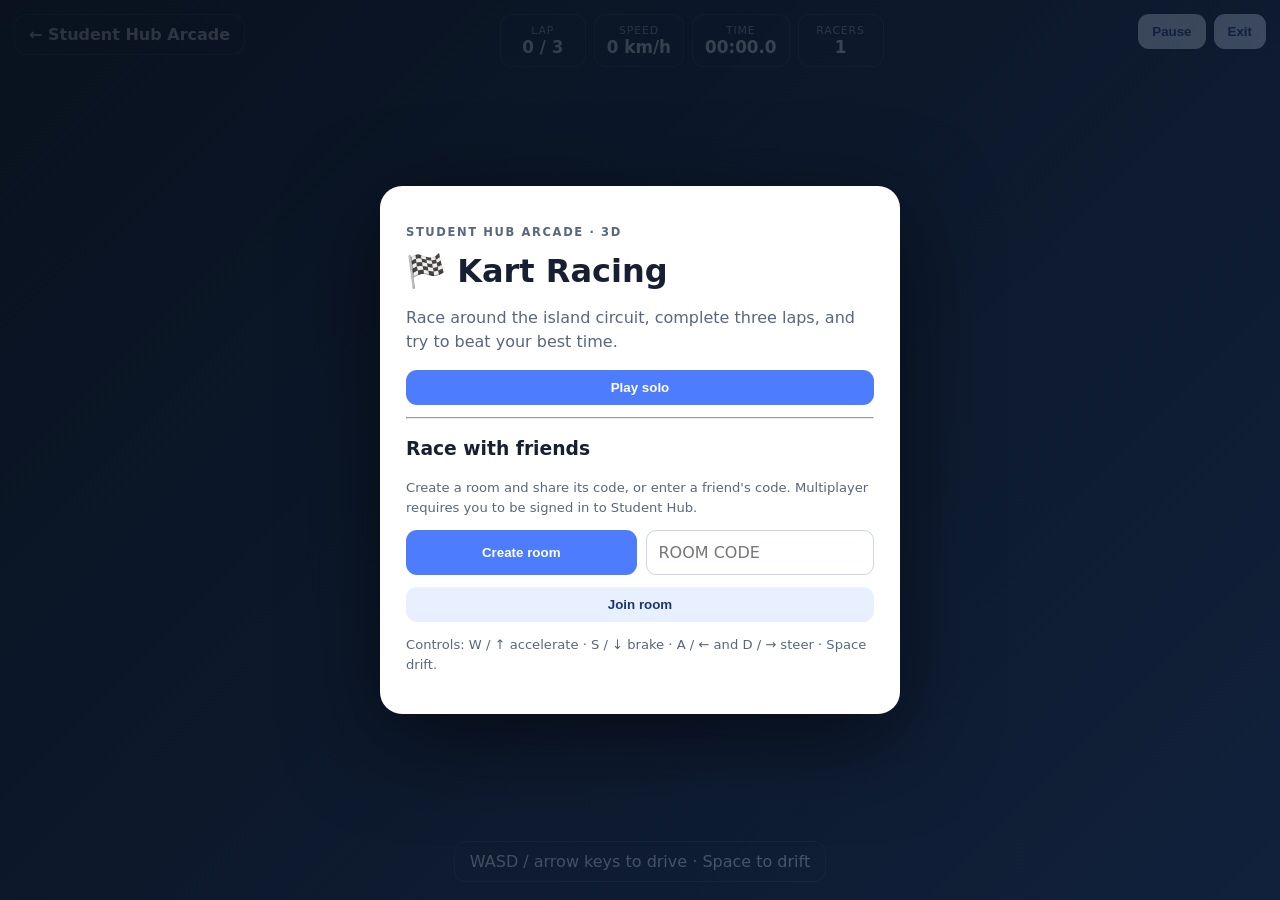
==== kart-racing.html @ 2c7b026d "Polish kart lap display and steering" ====
<!doctype html>
<html lang="en">
<head>
  <meta charset="UTF-8">
  <meta name="viewport" content="width=device-width,initial-scale=1">
  <meta name="theme-color" content="#14213d">
  <title>Kart Racing | Student Hub Arcade</title>
  <style>
    *{box-sizing:border-box}html,body{margin:0;width:100%;height:100%;overflow:hidden;font-family:Inter,system-ui,Arial,sans-serif;background:#101827;color:#fff}
    #game{position:fixed;inset:0}canvas{display:block;width:100%;height:100%}
    .top{position:fixed;z-index:3;top:14px;left:14px;right:14px;display:flex;justify-content:space-between;align-items:flex-start;gap:12px;pointer-events:none}
    .brand,.hud,.actions{pointer-events:auto}.brand{padding:10px 14px;background:#101827d9;border:1px solid #ffffff24;border-radius:13px;text-decoration:none;color:#fff;font-weight:850}
    .hud{display:flex;gap:8px;flex-wrap:wrap;justify-content:center}.stat{min-width:86px;padding:9px 12px;text-align:center;background:#101827df;border:1px solid #ffffff24;border-radius:12px}.stat small{display:block;color:#aab8ce;font-size:.68rem;text-transform:uppercase;letter-spacing:.08em}.stat strong{font-size:1.05rem;font-variant-numeric:tabular-nums}
    .actions{display:flex;gap:8px}.btn{border:0;border-radius:11px;padding:10px 14px;background:#e8efff;color:#19376f;font-weight:800;cursor:pointer}.btn.primary{background:#4d7cff;color:white}.btn:disabled{opacity:.5;cursor:not-allowed}
    .panel{position:fixed;z-index:5;inset:0;display:grid;place-items:center;padding:18px;background:linear-gradient(135deg,#08111ddd,#122443bb)}.dialog{width:min(520px,100%);max-height:90vh;overflow:auto;padding:26px;background:#fff;color:#172033;border-radius:22px;box-shadow:0 24px 90px #0008}.dialog h1{margin:4px 0 8px;font-size:2rem}.dialog p{color:#58677e;line-height:1.5}.eyebrow{font-size:.72rem;font-weight:900;letter-spacing:.14em;color:#4268d9}.row{display:flex;gap:9px;flex-wrap:wrap;margin:12px 0}.row>*{flex:1}.field{width:100%;padding:12px;border:1px solid #cbd5e1;border-radius:10px;font:inherit}.note{font-size:.82rem;color:#64748b}.hidden{display:none!important}
    #message{position:fixed;z-index:4;bottom:18px;left:50%;transform:translateX(-50%);padding:10px 15px;background:#101827df;border:1px solid #ffffff26;border-radius:12px;color:#fff;text-align:center;max-width:90vw}
    #countdown{position:fixed;z-index:4;inset:0;display:grid;place-items:center;font-size:clamp(5rem,18vw,11rem);font-weight:1000;text-shadow:0 8px 35px #0009;pointer-events:none}
    .controls{position:fixed;z-index:3;bottom:18px;left:18px;right:18px;display:none;justify-content:space-between;pointer-events:none}.control-group{display:flex;gap:10px}.touch{width:62px;height:62px;border:1px solid #ffffff55;border-radius:18px;background:#101827b8;color:white;font-size:1.35rem;font-weight:900;pointer-events:auto;touch-action:none}
    @media(max-width:720px){.top{flex-wrap:wrap}.brand{font-size:.85rem}.hud{order:3;width:100%}.stat{flex:1;min-width:0;padding:7px}.actions .btn{padding:9px;font-size:.8rem}.controls{display:flex}.dialog{padding:21px}}
  </style>
</head>
<body>
  <div id="game"></div>
  <div class="top">
    <a class="brand" href="index.html#arcade">← Student Hub Arcade</a>
    <div class="hud">
      <div class="stat"><small>Lap</small><strong id="lap">0 / 3</strong></div>
      <div class="stat"><small>Speed</small><strong id="speed">0 km/h</strong></div>
      <div class="stat"><small>Time</small><strong id="time">00:00.0</strong></div>
      <div class="stat"><small>Racers</small><strong id="racers">1</strong></div>
    </div>
    <div class="actions"><button class="btn" id="pauseBtn">Pause</button><button class="btn" id="exitBtn">Exit</button></div>
  </div>
  <div id="countdown" class="hidden"></div>
  <div class="controls">
    <div class="control-group"><button class="touch" data-key="ArrowLeft">◀</button><button class="touch" data-key="ArrowRight">▶</button></div>
    <div class="control-group"><button class="touch" data-key="ArrowDown">▼</button><button class="touch" data-key="ArrowUp">▲</button></div>
  </div>
  <div id="message">WASD / arrow keys to drive · Space to drift</div>

  <section class="panel" id="menu">
    <div class="dialog">
      <p class="eyebrow">STUDENT HUB ARCADE · 3D</p>
      <h1>🏁 Kart Racing</h1>
      <p>Race around the island circuit, complete three laps, and try to beat your best time.</p>
      <div class="row"><button class="btn primary" id="soloBtn">Play solo</button></div>
      <hr>
      <h3>Race with friends</h3>
      <p class="note">Create a room and share its code, or enter a friend's code. Multiplayer requires you to be signed in to Student Hub.</p>
      <div class="row"><button class="btn primary" id="createRoomBtn">Create room</button><input class="field" id="roomInput" maxlength="6" placeholder="ROOM CODE" aria-label="Room code"></div>
      <div class="row"><button class="btn" id="joinRoomBtn">Join room</button></div>
      <p class="note" id="roomStatus" aria-live="polite"></p>
      <p class="note">Controls: W / ↑ accelerate · S / ↓ brake · A / ← and D / → steer · Space drift.</p>
    </div>
  </section>
  <section class="panel hidden" id="lobby">
    <div class="dialog">
      <p class="eyebrow">MULTIPLAYER ROOM</p>
      <h1>Room <span id="roomLabel"></span></h1>
      <p>Share this code with friends so they can join your race.</p>
      <div class="row"><button class="btn" id="copyCodeBtn">Copy room code</button><button class="btn" id="leaveRoomBtn">Leave room</button></div>
      <h3>Racers in room</h3>
      <div id="playerList"></div>
      <p class="note" id="lobbyStatus">Waiting for racers…</p>
      <div class="row"><button class="btn primary" id="startRaceBtn">Start race</button></div>
    </div>
  </section>
  <section class="panel hidden" id="finish">
    <div class="dialog">
      <p class="eyebrow">RACE COMPLETE</p><h1>🏆 Finished!</h1>
      <p id="finishTime"></p>
      <div class="row"><button class="btn primary" id="againBtn">Race again</button><button class="btn" id="finishExitBtn">Back to arcade</button></div>
    </div>
  </section>
  <section class="panel hidden" id="pausePanel">
    <div class="dialog"><p class="eyebrow">RACE PAUSED</p><h1>Take a breather.</h1><div class="row"><button class="btn primary" id="resumeBtn">Resume</button><button class="btn" id="pauseExitBtn">Exit race</button></div></div>
  </section>
<script type="module">
import * as THREE from "https://esm.sh/three@0.170.0";
import { createClient } from "https://esm.sh/@supabase/supabase-js@2";

const SUPABASE_URL = "https://hftxvwrhinrqnuqdxzcs.supabase.co";
const SUPABASE_ANON_KEY = "sb_publishable_-JzmuC2v2YDdeZaeNS4OjQ_BGiKMNLl";
const supabase = createClient(SUPABASE_URL, SUPABASE_ANON_KEY);
const $ = id => document.getElementById(id);
let currentUser = null;
let playerName = "Guest Racer";
let channel = null;
let roomCode = "";
let isRoomHost = false;
let raceRunning = false;
let paused = false;
let raceStartAt = 0;
let raceStartedAt = 0;
let elapsed = 0;
let lap = 0;
let previousTrackT = 0;
let finished = false;
let lastBroadcast = 0;
const keys = new Set();
const remotePlayers = new Map();
const maxLaps = 3;
const trackSamples = 360;
const roadHalfWidth = 8;
const trackPoints = [];
const scene = new THREE.Scene();
scene.background = new THREE.Color(0x91d7f2);
scene.fog = new THREE.Fog(0x91d7f2, 100, 230);
const camera = new THREE.PerspectiveCamera(65, innerWidth / innerHeight, 0.1, 500);
const renderer = new THREE.WebGLRenderer({antialias:true});
renderer.setPixelRatio(Math.min(devicePixelRatio, 1.8));
renderer.setSize(innerWidth, innerHeight);
renderer.shadowMap.enabled = true;
renderer.shadowMap.type = THREE.PCFSoftShadowMap;
renderer.outputColorSpace = THREE.SRGBColorSpace;
$("game").appendChild(renderer.domElement);
scene.add(new THREE.HemisphereLight(0xdff5ff,0x66804b,2.0));
const sun = new THREE.DirectionalLight(0xffffff,2.2);
sun.position.set(-45,85,35);sun.castShadow=true;sun.shadow.mapSize.set(2048,2048);scene.add(sun);

const mat = (color, roughness=.85) => new THREE.MeshStandardMaterial({color,roughness});
const grassMat=mat(0x4d9b55), roadMat=mat(0x343b49), curbMat=mat(0xf3f3f3), redMat=mat(0xe34c48), whiteMat=mat(0xffffff), treeMat=mat(0x247044), trunkMat=mat(0x805334);
const ground=new THREE.Mesh(new THREE.PlaneGeometry(360,360),grassMat);ground.rotation.x=-Math.PI/2;ground.position.y=-.12;ground.receiveShadow=true;scene.add(ground);

function centerAt(t){return new THREE.Vector3(48*Math.cos(t),0,31*Math.sin(t));}
function tangentAt(t){return new THREE.Vector3(-48*Math.sin(t),0,31*Math.cos(t)).normalize();}
function sideAt(t){const d=tangentAt(t);return new THREE.Vector3(d.z,0,-d.x).normalize();}
for(let i=0;i<trackSamples;i++)trackPoints.push(centerAt(i/trackSamples*Math.PI*2));
const roadVertices=[],roadIndices=[];
for(let i=0;i<=trackSamples;i++){
  const t=i/trackSamples*Math.PI*2,p=centerAt(t),s=sideAt(t);
  roadVertices.push(p.x+s.x*roadHalfWidth,.02,p.z+s.z*roadHalfWidth,p.x-s.x*roadHalfWidth,.02,p.z-s.z*roadHalfWidth);
  if(i<trackSamples){const a=i*2,b=a+1,c=a+2,d=a+3;roadIndices.push(a,b,c,b,d,c);}
}
const roadGeo=new THREE.BufferGeometry();roadGeo.setAttribute("position",new THREE.Float32BufferAttribute(roadVertices,3));roadGeo.setIndex(roadIndices);roadGeo.computeVertexNormals();
const road=new THREE.Mesh(roadGeo,roadMat);road.receiveShadow=true;scene.add(road);
function makeRail(sign,color){
  const pts=[];for(let i=0;i<=trackSamples;i++){const t=i/trackSamples*Math.PI*2,p=centerAt(t),s=sideAt(t);pts.push(new THREE.Vector3(p.x+s.x*(roadHalfWidth+.55)*sign, .65,p.z+s.z*(roadHalfWidth+.55)*sign));}
  const curve=new THREE.CatmullRomCurve3(pts,true);const rail=new THREE.Mesh(new THREE.TubeGeometry(curve,trackSamples,0.42,8,true),mat(color));rail.castShadow=true;scene.add(rail);
}
makeRail(1,0xf4f5f7);makeRail(-1,0xf4f5f7);
for(let i=0;i<trackSamples;i+=12){
  const t=i/trackSamples*Math.PI*2,p=centerAt(t),s=sideAt(t);
  const marker=new THREE.Mesh(new THREE.BoxGeometry(.22,.04,2.1),whiteMat);marker.position.set(p.x,.08,p.z);marker.rotation.y=Math.atan2(tangentAt(t).x,tangentAt(t).z);scene.add(marker);
  for(const sign of [-1,1]){
    const curb=new THREE.Mesh(new THREE.BoxGeometry(2.1,.14,.9),i%24===0?redMat:whiteMat);
    curb.position.set(p.x+s.x*roadHalfWidth*.91,.12,p.z+s.z*roadHalfWidth*.91);curb.rotation.y=Math.atan2(tangentAt(t).x,tangentAt(t).z);scene.add(curb);
  }
}
const startT=0;
for(let i=0;i<10;i++){
  const t=i/10*.32*Math.PI/2,p=centerAt(t),s=sideAt(t);
  const tree=new THREE.Group();
  const trunk=new THREE.Mesh(new THREE.CylinderGeometry(.35,.5,2.4,7),trunkMat);trunk.position.y=1.2;trunk.castShadow=true;tree.add(trunk);
  const crown=new THREE.Mesh(new THREE.ConeGeometry(2.2,5,7),treeMat);crown.position.y=4; crown.castShadow=true;tree.add(crown);
  tree.position.set(p.x+s.x*17,0,p.z+s.z*17);scene.add(tree);
}
for(let i=0;i<36;i++){
  const t=i/36*Math.PI*2,p=centerAt(t),s=sideAt(t),sign=i%2?1:-1;
  const group=new THREE.Group();
  const trunk=new THREE.Mesh(new THREE.CylinderGeometry(.28,.4,2,7),trunkMat);trunk.position.y=1;group.add(trunk);
  const crown=new THREE.Mesh(new THREE.ConeGeometry(1.7,4,7),treeMat);crown.position.y=3.6;group.add(crown);
  group.position.set(p.x+s.x*(19+Math.random()*14)*sign,0,p.z+s.z*(19+Math.random()*14)*sign);scene.add(group);
}
const water=new THREE.Mesh(new THREE.PlaneGeometry(600,600),mat(0x3c9bc4));water.rotation.x=-Math.PI/2;water.position.y=-.35;scene.add(water);
const island=new THREE.Mesh(new THREE.CylinderGeometry(105,110,2,64),grassMat);island.position.y=-.7;scene.add(island);

function makeKart(color=0x3478f6,name="You"){
  const root=new THREE.Group();const bodyMat=mat(color,.45),dark=mat(0x18202c,.6),glass=mat(0x9bd9f3,.25);
  const body=new THREE.Mesh(new THREE.BoxGeometry(2.5,.65,3.7),bodyMat);body.position.y=.85;body.castShadow=true;root.add(body);
  const nose=new THREE.Mesh(new THREE.BoxGeometry(1.7,.28,1.0),bodyMat);nose.position.set(0,1.12,1.25);root.add(nose);
  const seat=new THREE.Mesh(new THREE.BoxGeometry(1.25,.95,1.1),dark);seat.position.set(0,1.45,-.35);root.add(seat);
  const windshield=new THREE.Mesh(new THREE.BoxGeometry(1.45,.55,.16),glass);windshield.position.set(0,1.65,.25);windshield.rotation.x=-.2;root.add(windshield);
  for(const x of [-1.3,1.3])for(const z of [-1.15,1.15]){
    const wheel=new THREE.Mesh(new THREE.CylinderGeometry(.48,.48,.38,14),dark);wheel.rotation.z=Math.PI/2;wheel.position.set(x,.48,z);wheel.castShadow=true;root.add(wheel);
  }
  const driverHead=new THREE.Mesh(new THREE.SphereGeometry(.42,14,12),mat(0xffc99e));driverHead.position.set(0,2.05,-.45);root.add(driverHead);
  const helmet=new THREE.Mesh(new THREE.SphereGeometry(.49,14,12,0,Math.PI*2,0,Math.PI*.55),mat(0xffd34f));helmet.position.set(0,2.12,-.48);root.add(helmet);
  root.userData.playerName=name;scene.add(root);return root;
}
const kart=makeKart(0x3478f6,playerName);
kart.position.set(48,0,0);
let heading=0,speed=0,steer=0;
const remoteColors=[0xf04e4e,0x9b59d0,0xff9f43,0x1abc9c,0xe84393];
function closestTrackT(pos){
  let best=Infinity,bestT=0;
  for(let i=0;i<trackSamples;i++){const p=trackPoints[i],d=pos.distanceToSquared(p);if(d<best){best=d;bestT=i/trackSamples;}}
  return {t:bestT,distance:Math.sqrt(best)};
}
function createRemote(id,name){
  const obj=makeKart(remoteColors[remotePlayers.size%remoteColors.length],name||"Racer");
  obj.scale.setScalar(.94);remotePlayers.set(id,{obj,target:new THREE.Vector3(48,0,0),heading:0,name:name||"Racer",lap:0});
  return remotePlayers.get(id);
}
function removeRemote(id){const p=remotePlayers.get(id);if(p){scene.remove(p.obj);p.obj.traverse(o=>{if(o.geometry)o.geometry.dispose();});remotePlayers.delete(id);}}
function updateRacerCount(){$("racers").textContent=String(1+remotePlayers.size);}
function formatTime(ms){const total=ms/1000,m=Math.floor(total/60),s=(total%60).toFixed(1).padStart(4,"0");return String(m).padStart(2,"0")+":"+s;}
function showMessage(text){$("message").textContent=text;}
function setPanel(id){for(const p of ["menu","lobby","finish","pausePanel"])$(p).classList.toggle("hidden",p!==id);}
async function getIdentity(){
  const {data}=await supabase.auth.getUser();currentUser=data?.user||null;
  if(currentUser)playerName=(currentUser.user_metadata?.display_name||currentUser.email?.split("@")[0]||"Student").slice(0,22);
}
function randomCode(){const chars="ABCDEFGHJKLMNPQRSTUVWXYZ23456789";let s="";for(let i=0;i<6;i++)s+=chars[Math.floor(Math.random()*chars.length)];return s;}
async function connectRoom(code,host){
  if(!currentUser){$("roomStatus").textContent="Sign in to Student Hub first, then return to join multiplayer.";return false;}
  if(channel)await supabase.removeChannel(channel);
  roomCode=code.toUpperCase();isRoomHost=host;
  channel=supabase.channel("kart-room-"+roomCode,{config:{presence:{key:currentUser.id},broadcast:{self:false}}});
  channel.on("presence",{event:"sync"},()=>{
    const state=channel.presenceState(),ids=Object.keys(state);
    for(const id of ids){if(id===currentUser.id)continue;const meta=state[id]?.[0]||{};if(!remotePlayers.has(id))createRemote(id,meta.name||"Racer");}
    for(const id of [...remotePlayers.keys()])if(!ids.includes(id))removeRemote(id);
    updateRacerCount();renderPlayers();
  });
  channel.on("broadcast",{event:"kart-state"},({payload})=>{
    if(!payload||payload.id===currentUser.id)return;
    const remote=remotePlayers.get(payload.id)||createRemote(payload.id,payload.name);
    remote.target.set(payload.x,0,payload.z);remote.heading=payload.heading;remote.lap=payload.lap||0;
  });
  channel.on("broadcast",{event:"race-start"},({payload})=>{
    if(payload?.startAt)beginRace(payload.startAt);
  });
  await new Promise(resolve=>{
    channel.subscribe(async status=>{
      if(status==="SUBSCRIBED"){
        await channel.track({name:playerName,joinedAt:Date.now()});
        resolve(true);
      }else if(status==="CHANNEL_ERROR"||status==="TIMED_OUT"){resolve(false);}
    });
  }).then(ok=>{
    if(!ok){$("roomStatus").textContent="Could not connect to that room. Try again.";channel=null;return;}
    $("roomLabel").textContent=roomCode;$("roomInput").value=roomCode;
    $("lobbyStatus").textContent=isRoomHost?"You're the host. Start when everyone is ready.":"Connected! Waiting for the host to start.";
    $("startRaceBtn").classList.toggle("hidden",!isRoomHost);
    $("startRaceBtn").disabled=false;
    setPanel("lobby");renderPlayers();updateRacerCount();
  });
  return !!channel;
}
function renderPlayers(){
  if(!channel)return;
  const state=channel.presenceState(),rows=[];
  for(const id of Object.keys(state)){const p=state[id]?.[0]||{};rows.push('<div style="padding:9px;border:1px solid #e5eaf2;border-radius:9px;margin:6px 0"><strong>'+escapeHtml(p.name||"Racer")+'</strong>'+(id===currentUser?.id?' <span class="note">(you)</span>':"")+'</div>');}
  $("playerList").innerHTML=rows.join("")||"Waiting for racers…";
}
function escapeHtml(s){return String(s).replace(/[&<>"']/g,c=>({"&":"&amp;","<":"&lt;",">":"&gt;",'"':"&quot;","'":"&#39;"}[c]));}
function resetRace(){
  raceRunning=false;paused=false;finished=false;lap=0;elapsed=0;speed=0;heading=0;steer=0;
  kart.position.set(48,0,0);kart.rotation.y=0;previousTrackT=0;raceStartAt=0;raceStartedAt=0;
  $("lap").textContent="1 / "+maxLaps;$("speed").textContent="0 km/h";$("time").textContent="00:00.0";$("countdown").classList.add("hidden");
}
function beginRace(startAt=Date.now()+3000){
  resetRace();raceStartAt=startAt;raceRunning=true;setPanel("");showMessage("Get ready! W / ↑ accelerate · A/D / ← → steer · Space drift");
}
function startRace(){
  if(channel&&isRoomHost){const startAt=Date.now()+3500;channel.send({type:"broadcast",event:"race-start",payload:{startAt}});beginRace(startAt);}
  else beginRace(Date.now()+3000);
}
$("soloBtn").onclick=()=>{if(channel){supabase.removeChannel(channel);channel=null;roomCode="";remotePlayers.forEach((_,id)=>removeRemote(id));updateRacerCount();}setPanel("");beginRace();};
$("createRoomBtn").onclick=async()=>{await getIdentity();if(!currentUser){$("roomStatus").textContent="Please sign in to Student Hub before creating a multiplayer room.";return;}await connectRoom(randomCode(),true);};
$("joinRoomBtn").onclick=async()=>{await getIdentity();const code=$("roomInput").value.trim().toUpperCase();if(code.length!==6){$("roomStatus").textContent="Enter a 6-character room code.";return;}await connectRoom(code,false);};
$("copyCodeBtn").onclick=async()=>{try{await navigator.clipboard.writeText(roomCode);$("lobbyStatus").textContent="Room code copied! Share it with your friends.";}catch{$("lobbyStatus").textContent="Your room code is "+roomCode+". Select and copy it."; }};
$("startRaceBtn").onclick=startRace;
$("leaveRoomBtn").onclick=async()=>{if(channel)await supabase.removeChannel(channel);channel=null;roomCode="";remotePlayers.forEach((_,id)=>removeRemote(id));updateRacerCount();setPanel("menu");};
$("exitBtn").onclick=()=>{if(channel){supabase.removeChannel(channel);channel=null;}resetRace();setPanel("menu");};
$("finishExitBtn").onclick=$("exitBtn").onclick;
$("pauseBtn").onclick=()=>{if(!raceRunning||finished)return;paused=true;setPanel("pausePanel");};
$("resumeBtn").onclick=()=>{paused=false;setPanel("");};
$("pauseExitBtn").onclick=$("exitBtn").onclick;
$("againBtn").onclick=()=>{if(channel&&!isRoomHost){showMessage("Ask the room host to start the next race.");setPanel("lobby");return;}startRace();};

window.addEventListener("keydown",e=>{if(["ArrowUp","ArrowDown","ArrowLeft","ArrowRight"," "].includes(e.key))e.preventDefault();keys.add(e.key.toLowerCase());if(e.key==="Escape"&&raceRunning)$("pauseBtn").click();});
window.addEventListener("keyup",e=>keys.delete(e.key.toLowerCase()));
document.querySelectorAll("[data-key]").forEach(button=>{
  const key=button.dataset.key.toLowerCase();
  button.addEventListener("pointerdown",e=>{e.preventDefault();keys.add(key);button.setPointerCapture(e.pointerId);});
  const release=()=>keys.delete(key);button.addEventListener("pointerup",release);button.addEventListener("pointercancel",release);button.addEventListener("lostpointercapture",release);
});
window.addEventListener("blur",()=>keys.clear());

const clock=new THREE.Clock();
function update(dt,now){
  if(raceRunning&&!paused&&!finished){
    if(now<raceStartAt){$("countdown").classList.remove("hidden");$("countdown").textContent=String(Math.max(1,Math.ceil((raceStartAt-now)/1000)));speed=0;}
    else{
      $("countdown").classList.add("hidden");
      if(!raceStartedAt)raceStartedAt=now;
      elapsed=now-raceStartedAt;
      const forward=keys.has("w")||keys.has("arrowup"),back=keys.has("s")||keys.has("arrowdown");
      const left=keys.has("a")||keys.has("arrowleft"),right=keys.has("d")||keys.has("arrowright"),drift=keys.has(" ");
      if(forward)speed=Math.min(35,speed+22*dt);else speed=Math.max(0,speed-5*dt);
      if(back)speed=Math.max(-10,speed-30*dt);
      const steerInput=(right?1:0)-(left?1:0);
      const steerStrength=Math.min(1,Math.abs(speed)/8);
      steer+=(steerInput*2.15*steerStrength-steer*7*dt)*Math.min(1,dt*8);
      heading+=steer*dt*(drift?1.35:1)*Math.sign(speed||1);
      if(!forward&&!back)speed*=Math.pow(.985,dt*60);
      const direction=new THREE.Vector3(Math.sin(heading),0,Math.cos(heading));
      kart.position.addScaledVector(direction,speed*dt);
      const nearest=closestTrackT(kart.position),t=nearest.t,center=centerAt(t),side=sideAt(t);
      const lateral=(kart.position.x-center.x)*side.x+(kart.position.z-center.z)*side.z;
      if(Math.abs(lateral)>roadHalfWidth-1){
        const clamped=Math.sign(lateral)*(roadHalfWidth-1);
        kart.position.x=center.x+side.x*clamped;kart.position.z=center.z+side.z*clamped;
        speed*=.82;
      }
      if(previousTrackT>.88&&t<.12&&speed>2){lap++;$("lap").textContent=Math.min(lap+1,maxLaps)+" / "+maxLaps;if(lap>=maxLaps){finished=true;raceRunning=false;$("finishTime").textContent="Your time: "+formatTime(elapsed);setPanel("finish");}}
      previousTrackT=t;
      kart.rotation.y=heading;
      if(drift&&Math.abs(steerInput)>0)speed=Math.max(0,speed-.8*dt);
      $("speed").textContent=Math.round(Math.abs(speed)*3.6)+" km/h";
      $("time").textContent=formatTime(elapsed);
      if(channel&&now-lastBroadcast>100){
        lastBroadcast=now;channel.send({type:"broadcast",event:"kart-state",payload:{id:currentUser.id,name:playerName,x:kart.position.x,z:kart.position.z,heading,lap}});
      }
    }
  }
  for(const remote of remotePlayers.values()){
    remote.obj.position.lerp(remote.target,Math.min(1,dt*9));remote.obj.rotation.y=remote.heading;
  }
  const behind=new THREE.Vector3(-Math.sin(heading)*11,7.2,-Math.cos(heading)*11);
  const desired=kart.position.clone().add(behind);
  camera.position.lerp(desired,Math.min(1,dt*5));
  camera.lookAt(kart.position.x,kart.position.y+1.2,kart.position.z);
  if(raceRunning&&!paused&&!finished&&raceStartedAt&&now-raceStartedAt>0&&channel&&now-lastBroadcast>250)showMessage("Room "+roomCode+" · Race with your friends!");
}
function animate(){requestAnimationFrame(animate);const dt=Math.min(clock.getDelta(),.04);update(dt,Date.now());renderer.render(scene,camera);}
animate();
window.addEventListener("resize",()=>{camera.aspect=innerWidth/innerHeight;camera.updateProjectionMatrix();renderer.setSize(innerWidth,innerHeight);renderer.setPixelRatio(Math.min(devicePixelRatio,1.8));});
await getIdentity();
$("roomStatus").textContent=currentUser?"Signed in as "+playerName+". Multiplayer is ready.":"Single-player is ready. Sign in to Student Hub for multiplayer.";
</script>
</body>
</html>
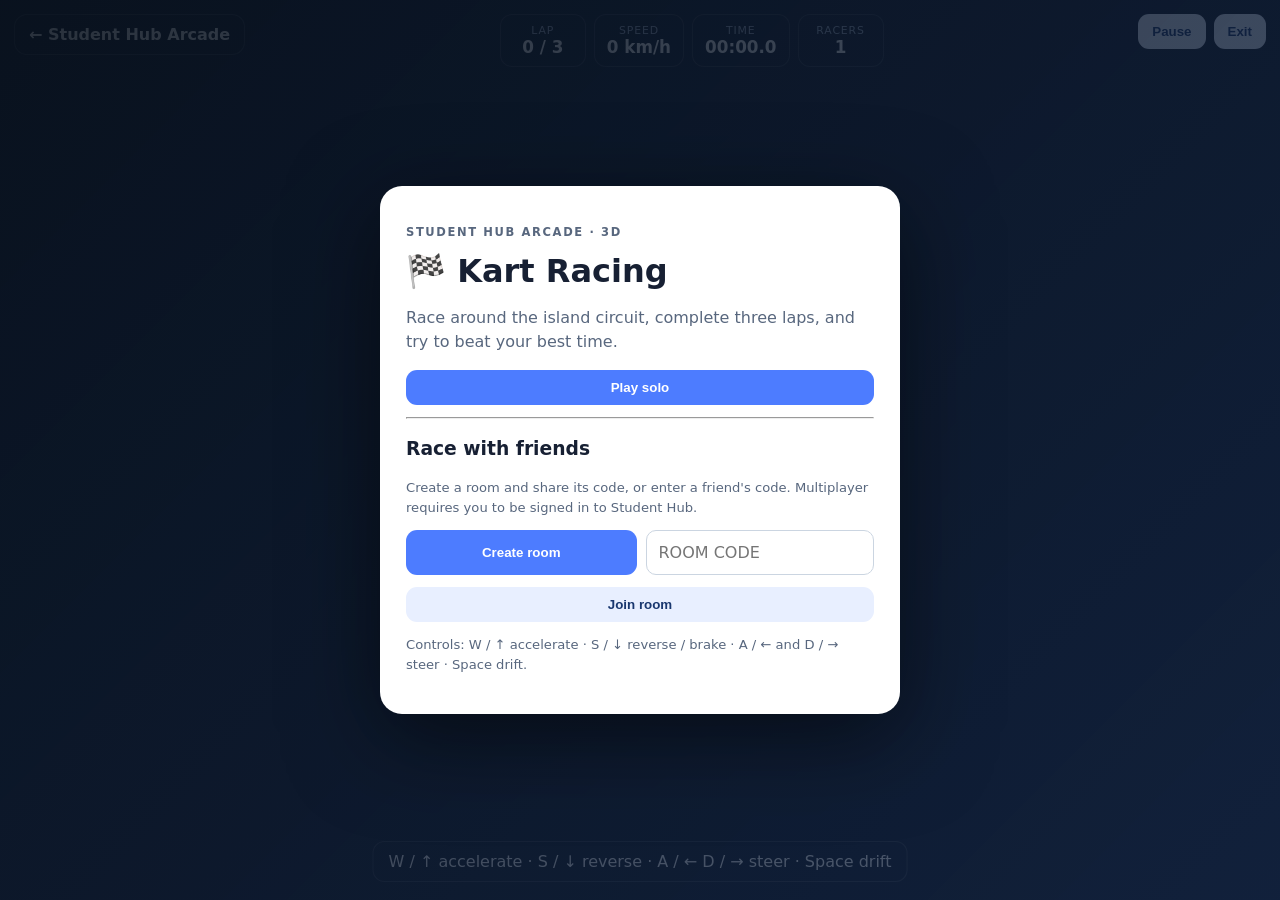
==== commit 3b34e825: "Smooth kart steering and add reverse controls" ====
--- a/kart-racing.html
+++ b/kart-racing.html
@@ -36,7 +36,7 @@
     <div class="control-group"><button class="touch" data-key="ArrowLeft">◀</button><button class="touch" data-key="ArrowRight">▶</button></div>
     <div class="control-group"><button class="touch" data-key="ArrowDown">▼</button><button class="touch" data-key="ArrowUp">▲</button></div>
   </div>
-  <div id="message">WASD / arrow keys to drive · Space to drift</div>
+  <div id="message">W / ↑ accelerate · S / ↓ reverse · A / ← D / → steer · Space drift</div>
 
   <section class="panel" id="menu">
     <div class="dialog">
@@ -50,7 +50,7 @@
       <div class="row"><button class="btn primary" id="createRoomBtn">Create room</button><input class="field" id="roomInput" maxlength="6" placeholder="ROOM CODE" aria-label="Room code"></div>
       <div class="row"><button class="btn" id="joinRoomBtn">Join room</button></div>
       <p class="note" id="roomStatus" aria-live="polite"></p>
-      <p class="note">Controls: W / ↑ accelerate · S / ↓ brake · A / ← and D / → steer · Space drift.</p>
+      <p class="note">Controls: W / ↑ accelerate · S / ↓ reverse / brake · A / ← and D / → steer · Space drift.</p>
     </div>
   </section>
   <section class="panel hidden" id="lobby">
@@ -289,13 +289,19 @@
       elapsed=now-raceStartedAt;
       const forward=keys.has("w")||keys.has("arrowup"),back=keys.has("s")||keys.has("arrowdown");
       const left=keys.has("a")||keys.has("arrowleft"),right=keys.has("d")||keys.has("arrowright"),drift=keys.has(" ");
-      if(forward)speed=Math.min(35,speed+22*dt);else speed=Math.max(0,speed-5*dt);
-      if(back)speed=Math.max(-10,speed-30*dt);
+      // Forward and reverse use separate acceleration rates. Holding reverse
+      // first slows the kart, then gradually moves it backward.
+      if(forward)speed=Math.min(35,speed+18*dt);
+      else if(back)speed=Math.max(-12,speed-24*dt);
+      else if(speed>0)speed=Math.max(0,speed-7*dt);
+      else if(speed<0)speed=Math.min(0,speed+7*dt);
+
+      // Smooth steering input and cap the turning rate to prevent sudden spins.
       const steerInput=(right?1:0)-(left?1:0);
-      const steerStrength=Math.min(1,Math.abs(speed)/8);
-      steer+=(steerInput*2.15*steerStrength-steer*7*dt)*Math.min(1,dt*8);
-      heading+=steer*dt*(drift?1.35:1)*Math.sign(speed||1);
-      if(!forward&&!back)speed*=Math.pow(.985,dt*60);
+      steer+=(steerInput-steer)*Math.min(1,dt*5);
+      const speedFactor=0.35+0.65*Math.min(1,Math.abs(speed)/35);
+      const turnRate=drift?1.05:0.72;
+      heading+=steer*turnRate*speedFactor*dt*Math.sign(speed||1);
       const direction=new THREE.Vector3(Math.sin(heading),0,Math.cos(heading));
       kart.position.addScaledVector(direction,speed*dt);
       const nearest=closestTrackT(kart.position),t=nearest.t,center=centerAt(t),side=sideAt(t);
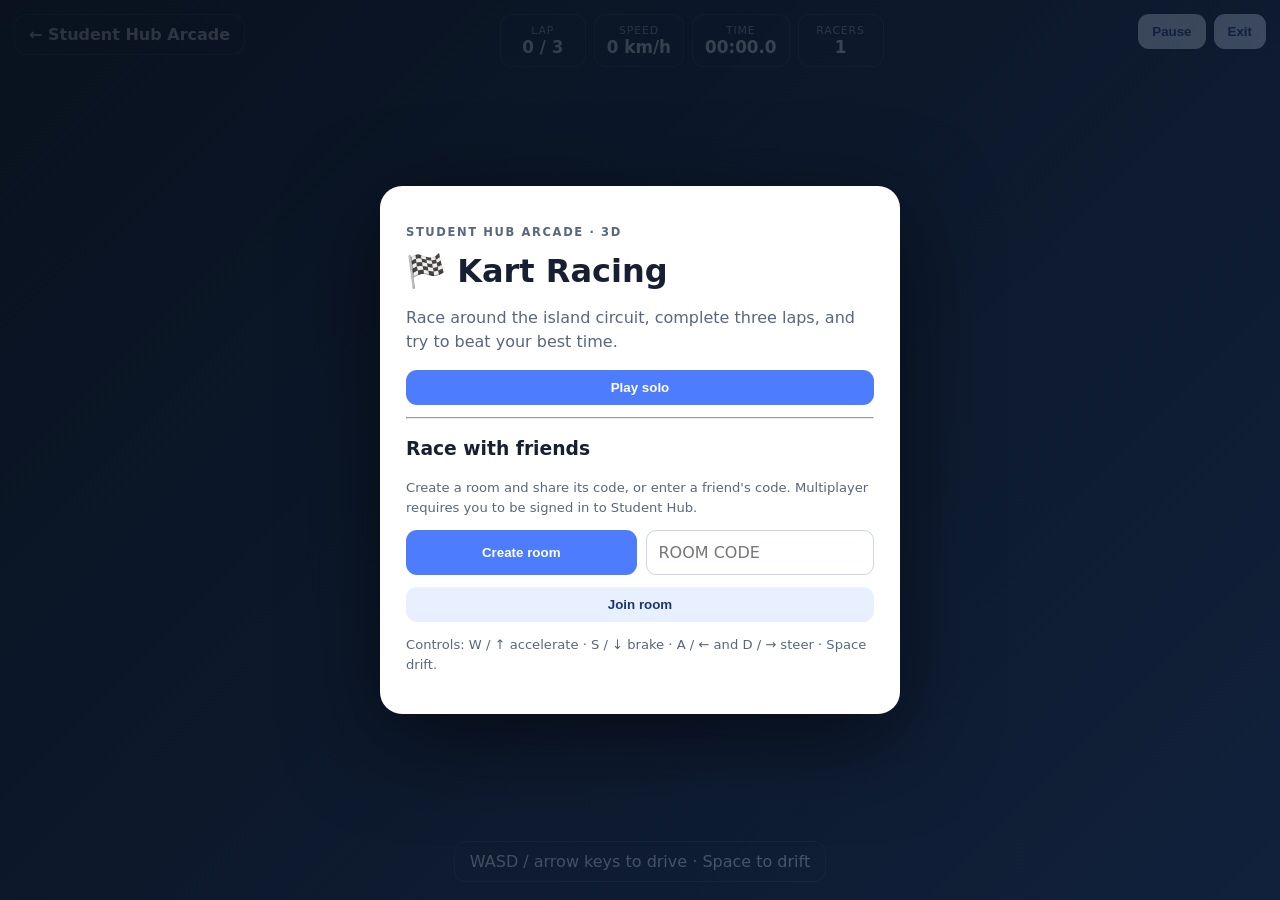
==== commit a88bcc24: "Fix kart snapping at inner track barrier" ====
--- a/kart-racing.html
+++ b/kart-racing.html
@@ -36,7 +36,7 @@
     <div class="control-group"><button class="touch" data-key="ArrowLeft">◀</button><button class="touch" data-key="ArrowRight">▶</button></div>
     <div class="control-group"><button class="touch" data-key="ArrowDown">▼</button><button class="touch" data-key="ArrowUp">▲</button></div>
   </div>
-  <div id="message">W / ↑ accelerate · S / ↓ reverse · A / ← D / → steer · Space drift</div>
+  <div id="message">WASD / arrow keys to drive · Space to drift</div>
 
   <section class="panel" id="menu">
     <div class="dialog">
@@ -50,7 +50,7 @@
       <div class="row"><button class="btn primary" id="createRoomBtn">Create room</button><input class="field" id="roomInput" maxlength="6" placeholder="ROOM CODE" aria-label="Room code"></div>
       <div class="row"><button class="btn" id="joinRoomBtn">Join room</button></div>
       <p class="note" id="roomStatus" aria-live="polite"></p>
-      <p class="note">Controls: W / ↑ accelerate · S / ↓ reverse / brake · A / ← and D / → steer · Space drift.</p>
+      <p class="note">Controls: W / ↑ accelerate · S / ↓ brake · A / ← and D / → steer · Space drift.</p>
     </div>
   </section>
   <section class="panel hidden" id="lobby">
@@ -185,7 +185,15 @@
 function closestTrackT(pos){
   let best=Infinity,bestT=0;
   for(let i=0;i<trackSamples;i++){const p=trackPoints[i],d=pos.distanceToSquared(p);if(d<best){best=d;bestT=i/trackSamples;}}
-  return {t:bestT,distance:Math.sqrt(best)};
+  // Refine the nearest point between samples so collision correction doesn't snap the kart.
+  let lo=bestT-1/trackSamples,hi=bestT+1/trackSamples;
+  for(let i=0;i<14;i++){
+    const a=lo+(hi-lo)/3,b=hi-(hi-lo)/3;
+    if(pos.distanceToSquared(centerAt(a))<pos.distanceToSquared(centerAt(b)))hi=b;else lo=a;
+  }
+  const t=((lo+hi)/2+1)%1;
+  const center=centerAt(t);
+  return {t,distance:Math.sqrt(pos.distanceToSquared(center))};
 }
 function createRemote(id,name){
   const obj=makeKart(remoteColors[remotePlayers.size%remoteColors.length],name||"Racer");
@@ -289,27 +297,25 @@
       elapsed=now-raceStartedAt;
       const forward=keys.has("w")||keys.has("arrowup"),back=keys.has("s")||keys.has("arrowdown");
       const left=keys.has("a")||keys.has("arrowleft"),right=keys.has("d")||keys.has("arrowright"),drift=keys.has(" ");
-      // Forward and reverse use separate acceleration rates. Holding reverse
-      // first slows the kart, then gradually moves it backward.
-      if(forward)speed=Math.min(35,speed+18*dt);
-      else if(back)speed=Math.max(-12,speed-24*dt);
-      else if(speed>0)speed=Math.max(0,speed-7*dt);
-      else if(speed<0)speed=Math.min(0,speed+7*dt);
-
-      // Smooth steering input and cap the turning rate to prevent sudden spins.
+      if(forward)speed=Math.min(35,speed+22*dt);else speed=Math.max(0,speed-5*dt);
+      if(back)speed=Math.max(-10,speed-30*dt);
       const steerInput=(right?1:0)-(left?1:0);
-      steer+=(steerInput-steer)*Math.min(1,dt*5);
-      const speedFactor=0.35+0.65*Math.min(1,Math.abs(speed)/35);
-      const turnRate=drift?1.05:0.72;
-      heading+=steer*turnRate*speedFactor*dt*Math.sign(speed||1);
+      const steerStrength=Math.min(1,Math.abs(speed)/8);
+      steer+=(steerInput*2.15*steerStrength-steer*7*dt)*Math.min(1,dt*8);
+      heading+=steer*dt*(drift?1.35:1)*Math.sign(speed||1);
+      if(!forward&&!back)speed*=Math.pow(.985,dt*60);
       const direction=new THREE.Vector3(Math.sin(heading),0,Math.cos(heading));
       kart.position.addScaledVector(direction,speed*dt);
       const nearest=closestTrackT(kart.position),t=nearest.t,center=centerAt(t),side=sideAt(t);
       const lateral=(kart.position.x-center.x)*side.x+(kart.position.z-center.z)*side.z;
-      if(Math.abs(lateral)>roadHalfWidth-1){
-        const clamped=Math.sign(lateral)*(roadHalfWidth-1);
-        kart.position.x=center.x+side.x*clamped;kart.position.z=center.z+side.z*clamped;
-        speed*=.82;
+      const safeRoadHalfWidth=roadHalfWidth-1.7;
+      if(Math.abs(lateral)>safeRoadHalfWidth){
+        const clamped=Math.sign(lateral)*safeRoadHalfWidth;
+        // Correct only the sideways component; preserve forward progress along the track.
+        const correction=lateral-clamped;
+        kart.position.x-=side.x*correction;
+        kart.position.z-=side.z*correction;
+        speed*=.72;
       }
       if(previousTrackT>.88&&t<.12&&speed>2){lap++;$("lap").textContent=Math.min(lap+1,maxLaps)+" / "+maxLaps;if(lap>=maxLaps){finished=true;raceRunning=false;$("finishTime").textContent="Your time: "+formatTime(elapsed);setPanel("finish");}}
       previousTrackT=t;
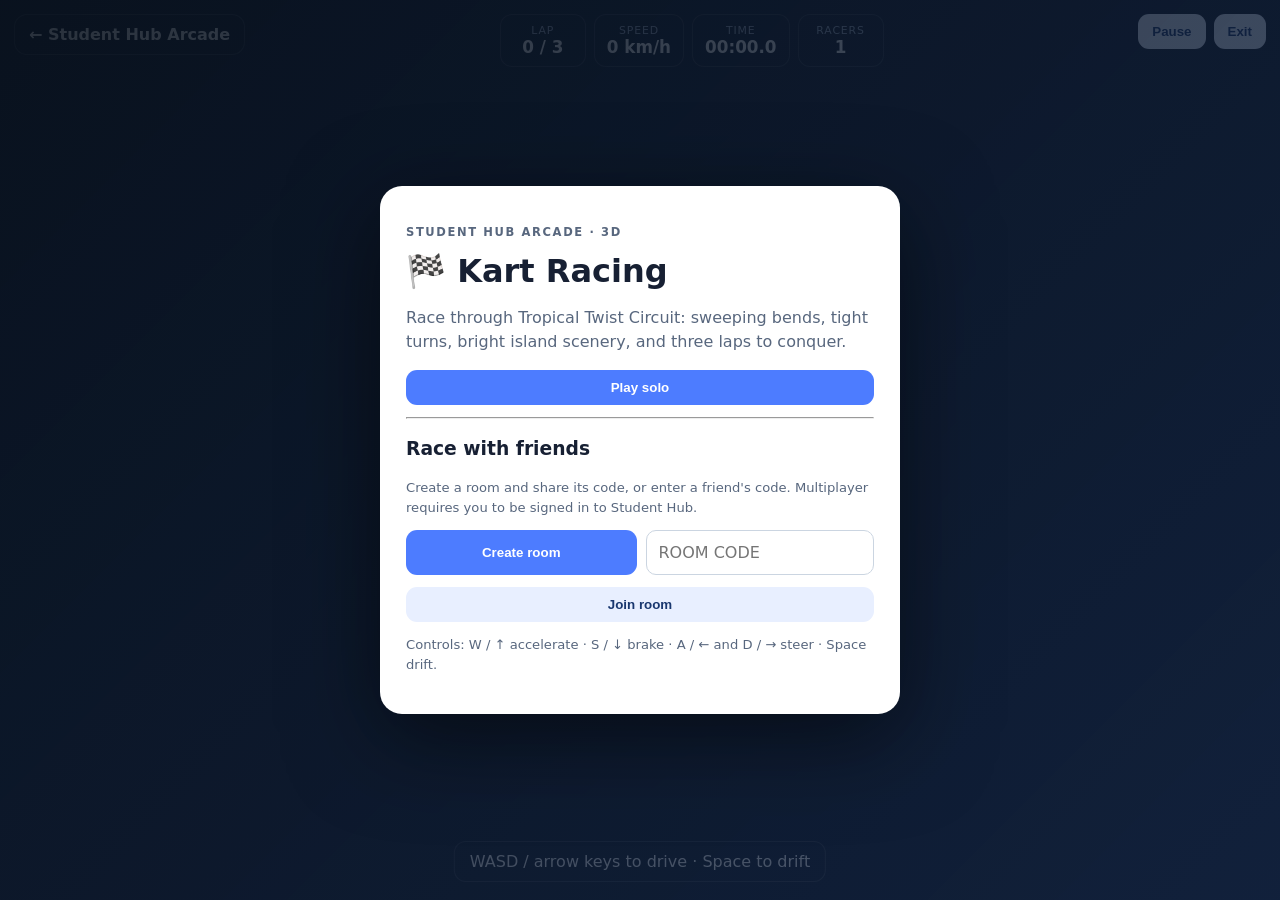
==== commit dc679719: "Replace oval kart track with Tropical Twist Circuit map" ====
--- a/kart-racing.html
+++ b/kart-racing.html
@@ -42,7 +42,7 @@
     <div class="dialog">
       <p class="eyebrow">STUDENT HUB ARCADE · 3D</p>
       <h1>🏁 Kart Racing</h1>
-      <p>Race around the island circuit, complete three laps, and try to beat your best time.</p>
+      <p>Race through Tropical Twist Circuit: sweeping bends, tight turns, bright island scenery, and three laps to conquer.</p>
       <div class="row"><button class="btn primary" id="soloBtn">Play solo</button></div>
       <hr>
       <h3>Race with friends</h3>
@@ -122,41 +122,74 @@
 const grassMat=mat(0x4d9b55), roadMat=mat(0x343b49), curbMat=mat(0xf3f3f3), redMat=mat(0xe34c48), whiteMat=mat(0xffffff), treeMat=mat(0x247044), trunkMat=mat(0x805334);
 const ground=new THREE.Mesh(new THREE.PlaneGeometry(360,360),grassMat);ground.rotation.x=-Math.PI/2;ground.position.y=-.12;ground.receiveShadow=true;scene.add(ground);
 
-function centerAt(t){return new THREE.Vector3(48*Math.cos(t),0,31*Math.sin(t));}
-function tangentAt(t){return new THREE.Vector3(-48*Math.sin(t),0,31*Math.cos(t)).normalize();}
+// Tropical Twist Circuit: a closed, hand-shaped course with straights, sweepers,
+ // and tighter bends. All track systems use the same normalized 0..1 parameter.
+const courseCurve = new THREE.CatmullRomCurve3([
+  new THREE.Vector3(48,0,0),
+  new THREE.Vector3(45,0,17),
+  new THREE.Vector3(34,0,33),
+  new THREE.Vector3(15,0,42),
+  new THREE.Vector3(-8,0,41),
+  new THREE.Vector3(-29,0,32),
+  new THREE.Vector3(-44,0,15),
+  new THREE.Vector3(-46,0,-7),
+  new THREE.Vector3(-33,0,-27),
+  new THREE.Vector3(-11,0,-41),
+  new THREE.Vector3(13,0,-40),
+  new THREE.Vector3(33,0,-27),
+  new THREE.Vector3(42,0,-12)
+], true, "catmullrom", 0.18);
+function centerAt(t){return courseCurve.getPointAt(THREE.MathUtils.euclideanModulo(t,1));}
+function tangentAt(t){return courseCurve.getTangentAt(THREE.MathUtils.euclideanModulo(t,1)).normalize();}
 function sideAt(t){const d=tangentAt(t);return new THREE.Vector3(d.z,0,-d.x).normalize();}
-for(let i=0;i<trackSamples;i++)trackPoints.push(centerAt(i/trackSamples*Math.PI*2));
+for(let i=0;i<trackSamples;i++)trackPoints.push(centerAt(i/trackSamples));
 const roadVertices=[],roadIndices=[];
 for(let i=0;i<=trackSamples;i++){
-  const t=i/trackSamples*Math.PI*2,p=centerAt(t),s=sideAt(t);
+  const t=i/trackSamples,p=centerAt(t),s=sideAt(t);
   roadVertices.push(p.x+s.x*roadHalfWidth,.02,p.z+s.z*roadHalfWidth,p.x-s.x*roadHalfWidth,.02,p.z-s.z*roadHalfWidth);
   if(i<trackSamples){const a=i*2,b=a+1,c=a+2,d=a+3;roadIndices.push(a,b,c,b,d,c);}
 }
 const roadGeo=new THREE.BufferGeometry();roadGeo.setAttribute("position",new THREE.Float32BufferAttribute(roadVertices,3));roadGeo.setIndex(roadIndices);roadGeo.computeVertexNormals();
 const road=new THREE.Mesh(roadGeo,roadMat);road.receiveShadow=true;scene.add(road);
 function makeRail(sign,color){
-  const pts=[];for(let i=0;i<=trackSamples;i++){const t=i/trackSamples*Math.PI*2,p=centerAt(t),s=sideAt(t);pts.push(new THREE.Vector3(p.x+s.x*(roadHalfWidth+.55)*sign, .65,p.z+s.z*(roadHalfWidth+.55)*sign));}
+  const pts=[];for(let i=0;i<=trackSamples;i++){const t=i/trackSamples,p=centerAt(t),s=sideAt(t);pts.push(new THREE.Vector3(p.x+s.x*(roadHalfWidth+.55)*sign, .65,p.z+s.z*(roadHalfWidth+.55)*sign));}
   const curve=new THREE.CatmullRomCurve3(pts,true);const rail=new THREE.Mesh(new THREE.TubeGeometry(curve,trackSamples,0.42,8,true),mat(color));rail.castShadow=true;scene.add(rail);
 }
 makeRail(1,0xf4f5f7);makeRail(-1,0xf4f5f7);
 for(let i=0;i<trackSamples;i+=12){
-  const t=i/trackSamples*Math.PI*2,p=centerAt(t),s=sideAt(t);
+  const t=i/trackSamples,p=centerAt(t),s=sideAt(t);
   const marker=new THREE.Mesh(new THREE.BoxGeometry(.22,.04,2.1),whiteMat);marker.position.set(p.x,.08,p.z);marker.rotation.y=Math.atan2(tangentAt(t).x,tangentAt(t).z);scene.add(marker);
   for(const sign of [-1,1]){
     const curb=new THREE.Mesh(new THREE.BoxGeometry(2.1,.14,.9),i%24===0?redMat:whiteMat);
     curb.position.set(p.x+s.x*roadHalfWidth*.91,.12,p.z+s.z*roadHalfWidth*.91);curb.rotation.y=Math.atan2(tangentAt(t).x,tangentAt(t).z);scene.add(curb);
   }
 }
+// Checkered start/finish strip across the full road width.
+for(let i=0;i<8;i++){
+  const tile=new THREE.Mesh(new THREE.BoxGeometry(2,.07,1.25),i%2?whiteMat:mat(0x202633));
+  tile.position.set(48-7+i*2,.09,0);
+  scene.add(tile);
+}
+// Colorful start/finish arch.
+const archMat=mat(0xffcf45,.5),archDark=mat(0x3156bd,.55);
+for(const x of [39.8,56.2]){
+  const post=new THREE.Mesh(new THREE.BoxGeometry(.8,5.5,.8),archMat);
+  post.position.set(x,2.75,0);post.castShadow=true;scene.add(post);
+}
+const archTop=new THREE.Mesh(new THREE.BoxGeometry(17.2,.9,.9),archDark);
+archTop.position.set(48,5.45,0);archTop.castShadow=true;scene.add(archTop);
+const archSign=new THREE.Mesh(new THREE.BoxGeometry(7.5,1.15,.16),mat(0xff5b62,.5));
+archSign.position.set(48,5.45,.52);scene.add(archSign);
 const startT=0;
 for(let i=0;i<10;i++){
-  const t=i/10*.32*Math.PI/2,p=centerAt(t),s=sideAt(t);
+  const t=i/10*.32,p=centerAt(t),s=sideAt(t);
   const tree=new THREE.Group();
   const trunk=new THREE.Mesh(new THREE.CylinderGeometry(.35,.5,2.4,7),trunkMat);trunk.position.y=1.2;trunk.castShadow=true;tree.add(trunk);
   const crown=new THREE.Mesh(new THREE.ConeGeometry(2.2,5,7),treeMat);crown.position.y=4; crown.castShadow=true;tree.add(crown);
   tree.position.set(p.x+s.x*17,0,p.z+s.z*17);scene.add(tree);
 }
 for(let i=0;i<36;i++){
-  const t=i/36*Math.PI*2,p=centerAt(t),s=sideAt(t),sign=i%2?1:-1;
+  const t=i/36,p=centerAt(t),s=sideAt(t),sign=i%2?1:-1;
   const group=new THREE.Group();
   const trunk=new THREE.Mesh(new THREE.CylinderGeometry(.28,.4,2,7),trunkMat);trunk.position.y=1;group.add(trunk);
   const crown=new THREE.Mesh(new THREE.ConeGeometry(1.7,4,7),treeMat);crown.position.y=3.6;group.add(crown);
@@ -183,17 +216,19 @@
 let heading=0,speed=0,steer=0;
 const remoteColors=[0xf04e4e,0x9b59d0,0xff9f43,0x1abc9c,0xe84393];
 function closestTrackT(pos){
-  let best=Infinity,bestT=0;
-  for(let i=0;i<trackSamples;i++){const p=trackPoints[i],d=pos.distanceToSquared(p);if(d<best){best=d;bestT=i/trackSamples;}}
-  // Refine the nearest point between samples so collision correction doesn't snap the kart.
-  let lo=bestT-1/trackSamples,hi=bestT+1/trackSamples;
-  for(let i=0;i<14;i++){
-    const a=lo+(hi-lo)/3,b=hi-(hi-lo)/3;
-    if(pos.distanceToSquared(centerAt(a))<pos.distanceToSquared(centerAt(b)))hi=b;else lo=a;
+  // Find the closest point on each sampled track segment, not just each sample vertex.
+  // This remains stable around the full loop, including the start/finish seam.
+  let bestDistance=Infinity,bestT=0;
+  for(let i=0;i<trackSamples;i++){
+    const a=trackPoints[i],b=trackPoints[(i+1)%trackSamples];
+    const abX=b.x-a.x,abZ=b.z-a.z;
+    const lengthSq=abX*abX+abZ*abZ;
+    const fraction=THREE.MathUtils.clamp(((pos.x-a.x)*abX+(pos.z-a.z)*abZ)/lengthSq,0,1);
+    const dx=pos.x-(a.x+abX*fraction),dz=pos.z-(a.z+abZ*fraction);
+    const distance=dx*dx+dz*dz;
+    if(distance<bestDistance){bestDistance=distance;bestT=(i+fraction)/trackSamples;}
   }
-  const t=((lo+hi)/2+1)%1;
-  const center=centerAt(t);
-  return {t,distance:Math.sqrt(pos.distanceToSquared(center))};
+  return {t:bestT,distance:Math.sqrt(bestDistance)};
 }
 function createRemote(id,name){
   const obj=makeKart(remoteColors[remotePlayers.size%remoteColors.length],name||"Racer");
@@ -297,25 +332,48 @@
       elapsed=now-raceStartedAt;
       const forward=keys.has("w")||keys.has("arrowup"),back=keys.has("s")||keys.has("arrowdown");
       const left=keys.has("a")||keys.has("arrowleft"),right=keys.has("d")||keys.has("arrowright"),drift=keys.has(" ");
-      if(forward)speed=Math.min(35,speed+22*dt);else speed=Math.max(0,speed-5*dt);
-      if(back)speed=Math.max(-10,speed-30*dt);
+      // Separate throttle and reverse so holding S/Down reliably drives backward.
+      if(forward&&!back) speed=Math.min(35,speed+22*dt);
+      else if(back&&!forward){
+        if(speed>0) speed=Math.max(0,speed-42*dt);
+        else speed=Math.max(-18,speed-20*dt);
+      }else if(!forward&&!back) speed*=Math.pow(.985,dt*60);
+
+      // Lower steering rate and stronger damping make turns much less twitchy.
       const steerInput=(right?1:0)-(left?1:0);
-      const steerStrength=Math.min(1,Math.abs(speed)/8);
-      steer+=(steerInput*2.15*steerStrength-steer*7*dt)*Math.min(1,dt*8);
-      heading+=steer*dt*(drift?1.35:1)*Math.sign(speed||1);
-      if(!forward&&!back)speed*=Math.pow(.985,dt*60);
+      const steerStrength=Math.min(1,Math.abs(speed)/14);
+      steer+=(steerInput*.78*steerStrength-steer*9.5*dt)*Math.min(1,dt*10);
+      heading+=steer*dt*(drift?1.12:1)*Math.sign(speed||1);
+
+      // Arcade-style curve assist: gently guide the kart along the circuit when
+      // the player is not actively steering, instead of letting it drive straight
+      // off a bend and collide with an invisible road-edge clamp.
+      const trackBeforeMove=closestTrackT(kart.position);
+      const trackTangent=tangentAt(trackBeforeMove.t);
+      const targetHeading=Math.atan2(trackTangent.x,trackTangent.z);
+      const headingError=Math.atan2(Math.sin(targetHeading-heading),Math.cos(targetHeading-heading));
+      if(Math.abs(steerInput)===0 && Math.abs(speed)>2){
+        heading+=headingError*Math.min(1,dt*1.8);
+      }
+
       const direction=new THREE.Vector3(Math.sin(heading),0,Math.cos(heading));
       kart.position.addScaledVector(direction,speed*dt);
+
+      // Keep the kart inside the drivable surface without snapping it across the road.
       const nearest=closestTrackT(kart.position),t=nearest.t,center=centerAt(t),side=sideAt(t);
       const lateral=(kart.position.x-center.x)*side.x+(kart.position.z-center.z)*side.z;
-      const safeRoadHalfWidth=roadHalfWidth-1.7;
+      // Keep the entire kart clear of both rails. Apply the full correction in this
+      // frame so high speed cannot carry it beyond the outside edge between frames.
+      // Keep the kart's center closer to the visible rail before correcting it.
+      // The previous 2.55-unit inset created an oversized invisible wall.
+      // 1.55 leaves room for the 1.25-unit half-width kart body plus a small margin.
+      const safeRoadHalfWidth=roadHalfWidth-1.55;
       if(Math.abs(lateral)>safeRoadHalfWidth){
         const clamped=Math.sign(lateral)*safeRoadHalfWidth;
-        // Correct only the sideways component; preserve forward progress along the track.
         const correction=lateral-clamped;
         kart.position.x-=side.x*correction;
         kart.position.z-=side.z*correction;
-        speed*=.72;
+        speed*=.78;
       }
       if(previousTrackT>.88&&t<.12&&speed>2){lap++;$("lap").textContent=Math.min(lap+1,maxLaps)+" / "+maxLaps;if(lap>=maxLaps){finished=true;raceRunning=false;$("finishTime").textContent="Your time: "+formatTime(elapsed);setPanel("finish");}}
       previousTrackT=t;
